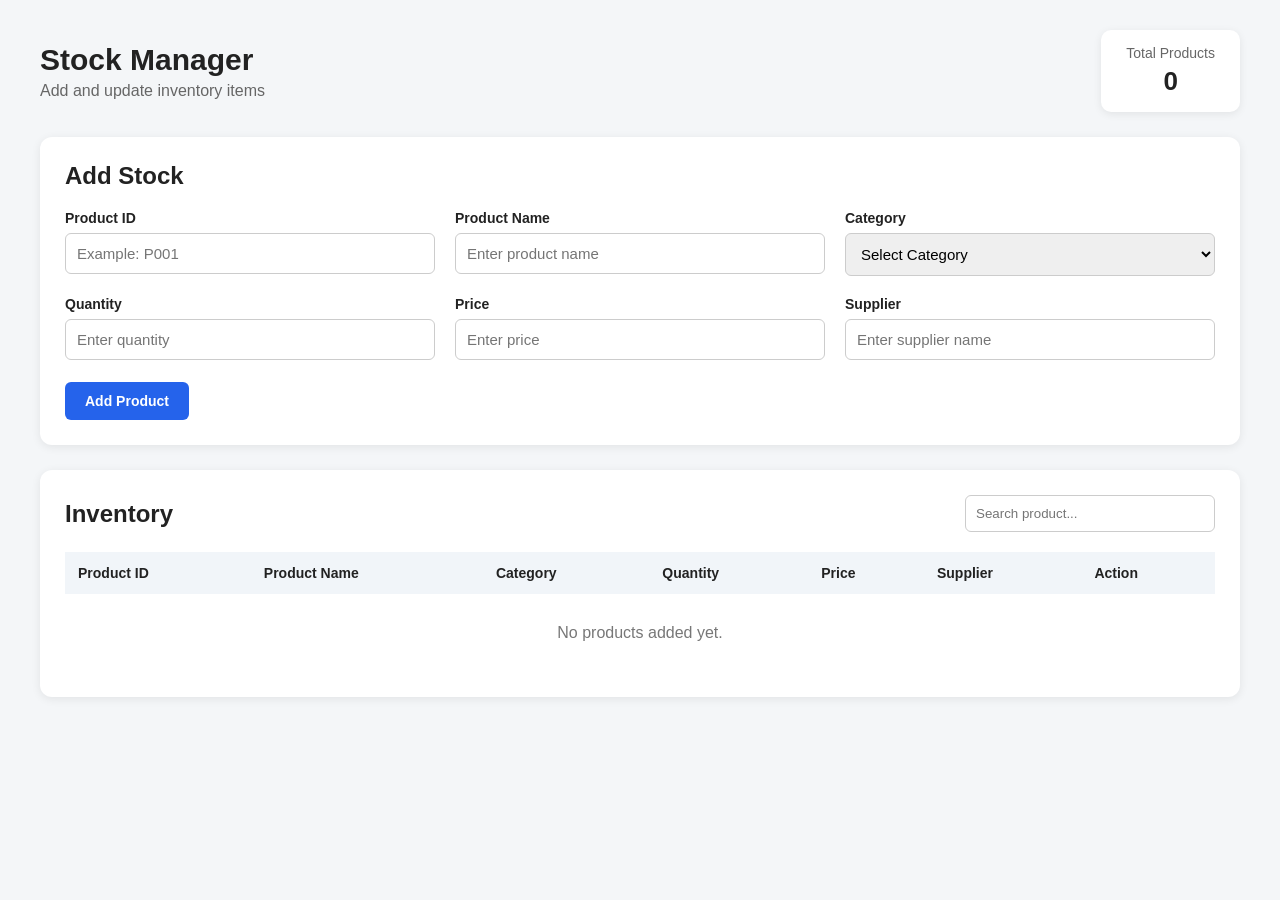
==== index.html @ 05a74d98 "title-change" ====
<!DOCTYPE html>
<html lang="en">
<head>
    <meta charset="UTF-8">
    <meta name="viewport" content="width=device-width, initial-scale=1.0">

    <title>Stock Management</title>

    <link rel="stylesheet" href="style.css">
</head>

<body>

<div class="container">

    <header>
        <div>
            <h1>Stock Manager</h1>
            <p>Add and update inventory items  </p>
        </div>

        <div class="total-box">
            <span>Total Products</span>
            <strong id="totalProducts">0</strong>
        </div>
    </header>


    <!-- ADD STOCK SECTION -->

    <section class="card">

        <h2>Add Stock</h2>

        <form id="stockForm">

            <div class="form-grid">

                <div class="form-group">
                    <label for="productId">Product ID</label>

                    <input
                        type="text"
                        id="productId"
                        placeholder="Example: P001"
                        required
                    >
                </div>


                <div class="form-group">
                    <label for="productName">Product Name</label>

                    <input
                        type="text"
                        id="productName"
                        placeholder="Enter product name"
                        required
                    >
                </div>


                <div class="form-group">
                    <label for="category">Category</label>

                    <select id="category" required>
                        <option value="">Select Category</option>
                        <option value="Electronics">Electronics</option>
                        <option value="Grocery">Grocery</option>
                        <option value="Stationery">Stationery</option>
                        <option value="Clothing">Clothing</option>
                        <option value="Other">Other</option>
                    </select>
                </div>


                <div class="form-group">
                    <label for="quantity">Quantity</label>

                    <input
                        type="number"
                        id="quantity"
                        min="0"
                        placeholder="Enter quantity"
                        required
                    >
                </div>


                <div class="form-group">
                    <label for="price">Price</label>

                    <input
                        type="number"
                        id="price"
                        min="0"
                        step="0.01"
                        placeholder="Enter price"
                        required
                    >
                </div>


                <div class="form-group">
                    <label for="supplier">Supplier</label>

                    <input
                        type="text"
                        id="supplier"
                        placeholder="Enter supplier name"
                        required
                    >
                </div>

            </div>


            <div class="button-area">

                <button type="submit" id="submitButton">
                    Add Product
                </button>

                <button
                    type="button"
                    id="cancelButton"
                    class="cancel-btn hidden"
                >
                    Cancel Update
                </button>

            </div>

        </form>

    </section>


    <!-- INVENTORY SECTION -->

    <section class="card">

        <div class="table-header">

            <h2>Inventory</h2>

            <input
                type="text"
                id="searchInput"
                placeholder="Search product..."
            >

        </div>


        <div class="table-wrapper">

            <table>

                <thead>
                    <tr>
                        <th>Product ID</th>
                        <th>Product Name</th>
                        <th>Category</th>
                        <th>Quantity</th>
                        <th>Price</th>
                        <th>Supplier</th>
                        <th>Action</th>
                    </tr>
                </thead>

                <tbody id="stockTableBody">

                    <!-- Products will appear here -->

                </tbody>

            </table>

        </div>

        <p id="emptyMessage" class="empty-message">
            No products added yet.
        </p>

    </section>

</div>


<script src="script.js"></script>

</body>
</html>
---- style.css ----
* {
    box-sizing: border-box;
    margin: 0;
    padding: 0;
}

body {
    font-family: Arial, Helvetica, sans-serif;
    background-color: #f4f6f8;
    color: #222;
    padding: 30px;
}

.container {
    max-width: 1200px;
    margin: auto;
}


/* HEADER */

header {
    display: flex;
    justify-content: space-between;
    align-items: center;
    margin-bottom: 25px;
}

header h1 {
    font-size: 30px;
    margin-bottom: 5px;
}

header p {
    color: #666;
}

.total-box {
    background-color: #ffffff;
    padding: 15px 25px;
    border-radius: 10px;
    box-shadow: 0 2px 8px rgba(0, 0, 0, 0.08);
    text-align: center;
}

.total-box span {
    display: block;
    color: #666;
    font-size: 14px;
    margin-bottom: 5px;
}

.total-box strong {
    font-size: 26px;
}


/* CARD */

.card {
    background-color: white;
    padding: 25px;
    margin-bottom: 25px;
    border-radius: 12px;
    box-shadow: 0 2px 10px rgba(0, 0, 0, 0.08);
}

.card h2 {
    margin-bottom: 20px;
}


/* FORM */

.form-grid {
    display: grid;
    grid-template-columns: repeat(3, 1fr);
    gap: 20px;
}

.form-group {
    display: flex;
    flex-direction: column;
}

.form-group label {
    margin-bottom: 7px;
    font-weight: bold;
    font-size: 14px;
}

.form-group input,
.form-group select {
    padding: 11px;
    border: 1px solid #ccc;
    border-radius: 6px;
    font-size: 15px;
}

.form-group input:focus,
.form-group select:focus {
    outline: none;
    border-color: #2563eb;
}


/* BUTTONS */

.button-area {
    margin-top: 22px;
}

button {
    border: none;
    padding: 11px 20px;
    border-radius: 6px;
    cursor: pointer;
    font-size: 14px;
    font-weight: bold;
}

#submitButton {
    background-color: #2563eb;
    color: white;
}

#submitButton:hover {
    background-color: #1d4ed8;
}

.cancel-btn {
    background-color: #6b7280;
    color: white;
    margin-left: 10px;
}

.cancel-btn:hover {
    background-color: #4b5563;
}

.update-btn {
    background-color: #f59e0b;
    color: white;
}

.update-btn:hover {
    background-color: #d97706;
}

.hidden {
    display: none;
}


/* TABLE */

.table-header {
    display: flex;
    justify-content: space-between;
    align-items: center;
    margin-bottom: 20px;
}

.table-header h2 {
    margin-bottom: 0;
}

#searchInput {
    padding: 10px;
    width: 250px;
    border: 1px solid #ccc;
    border-radius: 6px;
}

.table-wrapper {
    overflow-x: auto;
}

table {
    width: 100%;
    border-collapse: collapse;
}

th {
    background-color: #f1f5f9;
    text-align: left;
    padding: 13px;
    font-size: 14px;
}

td {
    padding: 13px;
    border-bottom: 1px solid #e5e7eb;
}

tbody tr:hover {
    background-color: #f8fafc;
}

.empty-message {
    text-align: center;
    padding: 30px;
    color: #777;
}


/* RESPONSIVE */

@media (max-width: 850px) {

    .form-grid {
        grid-template-columns: repeat(2, 1fr);
    }

}

@media (max-width: 600px) {

    body {
        padding: 15px;
    }

    header {
        flex-direction: column;
        align-items: flex-start;
        gap: 15px;
    }

    .form-grid {
        grid-template-columns: 1fr;
    }

    .table-header {
        flex-direction: column;
        align-items: flex-start;
        gap: 10px;
    }

    #searchInput {
        width: 100%;
    }
}
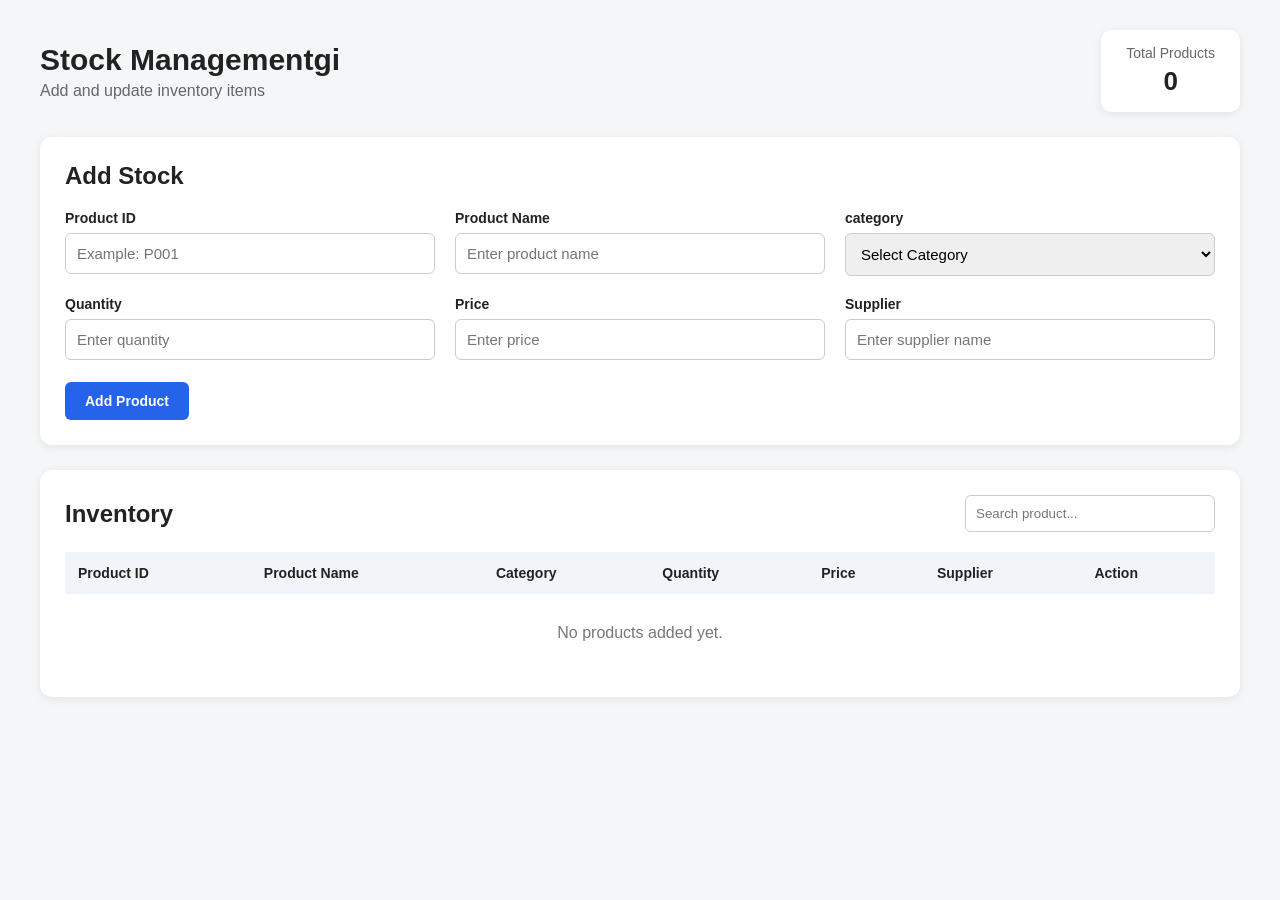
==== commit e8f33c86: "managementgi" ====
--- a/index.html
+++ b/index.html
@@ -15,7 +15,7 @@
 
     <header>
         <div>
-            <h1>Stock Manager</h1>
+            <h1>Stock Managementgi</h1>
             <p>Add and update inventory items  </p>
         </div>
 
@@ -61,7 +61,7 @@
 
 
                 <div class="form-group">
-                    <label for="category">Category</label>
+                    <label for="category">category</label>
 
                     <select id="category" required>
                         <option value="">Select Category</option>
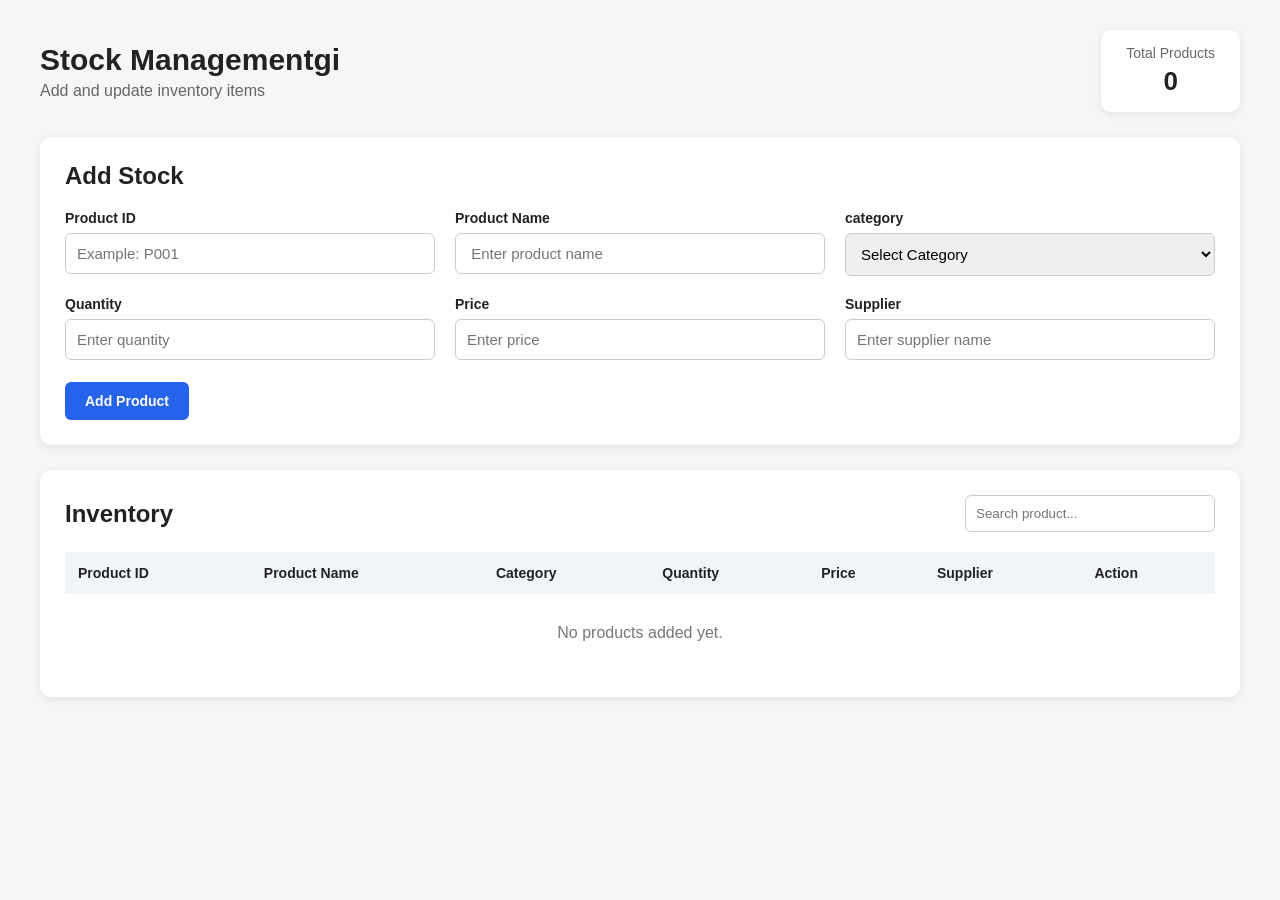
==== commit 9e28c829: "cgange" ====
--- a/index.html
+++ b/index.html
@@ -54,7 +54,7 @@
                     <input
                         type="text"
                         id="productName"
-                        placeholder="Enter product name"
+                        placeholder=" Enter product name"
                         required
                     >
                 </div>
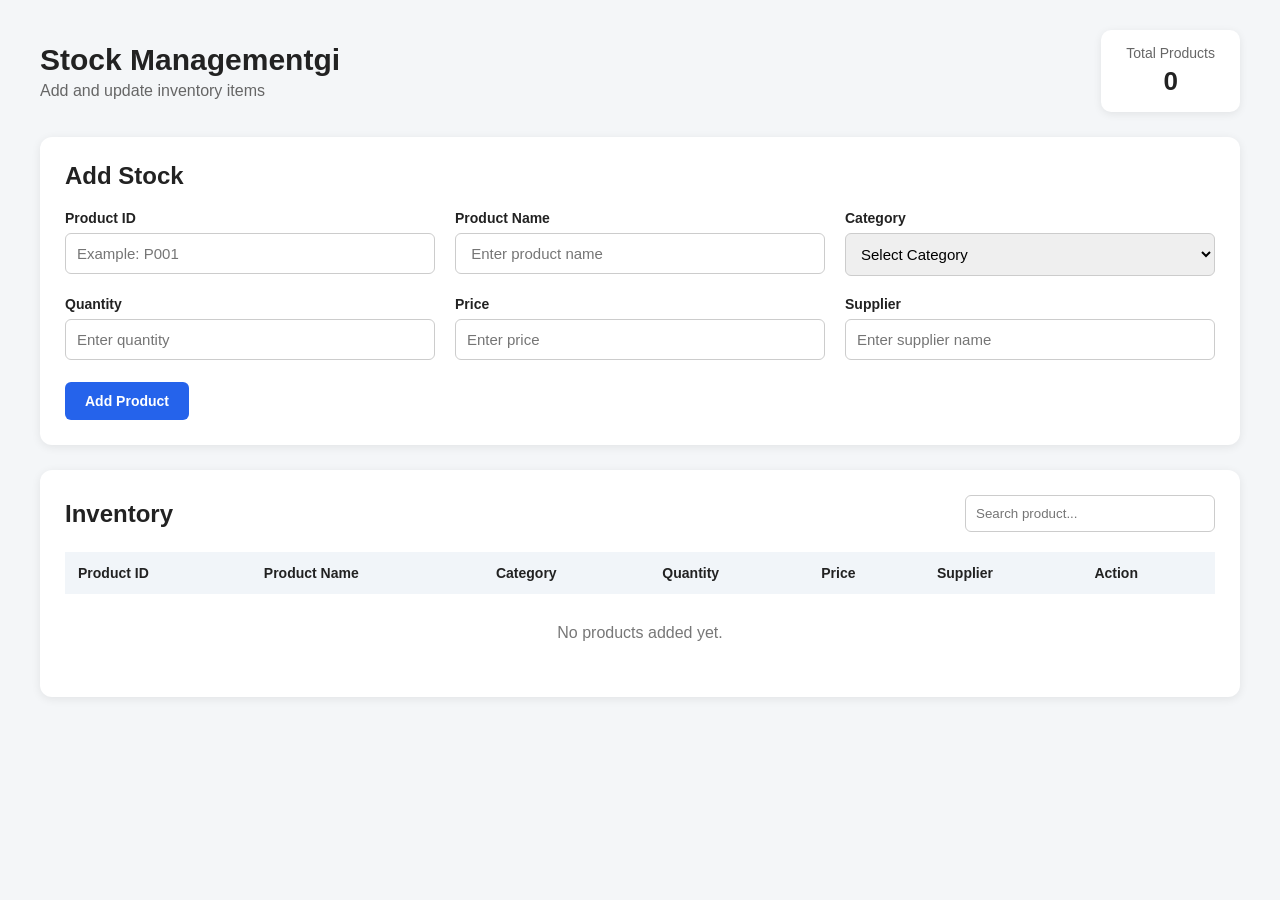
==== commit 97028a00: "check" ====
--- a/index.html
+++ b/index.html
@@ -61,7 +61,7 @@
 
 
                 <div class="form-group">
-                    <label for="category">category</label>
+                    <label for="category">Category</label>
 
                     <select id="category" required>
                         <option value="">Select Category</option>
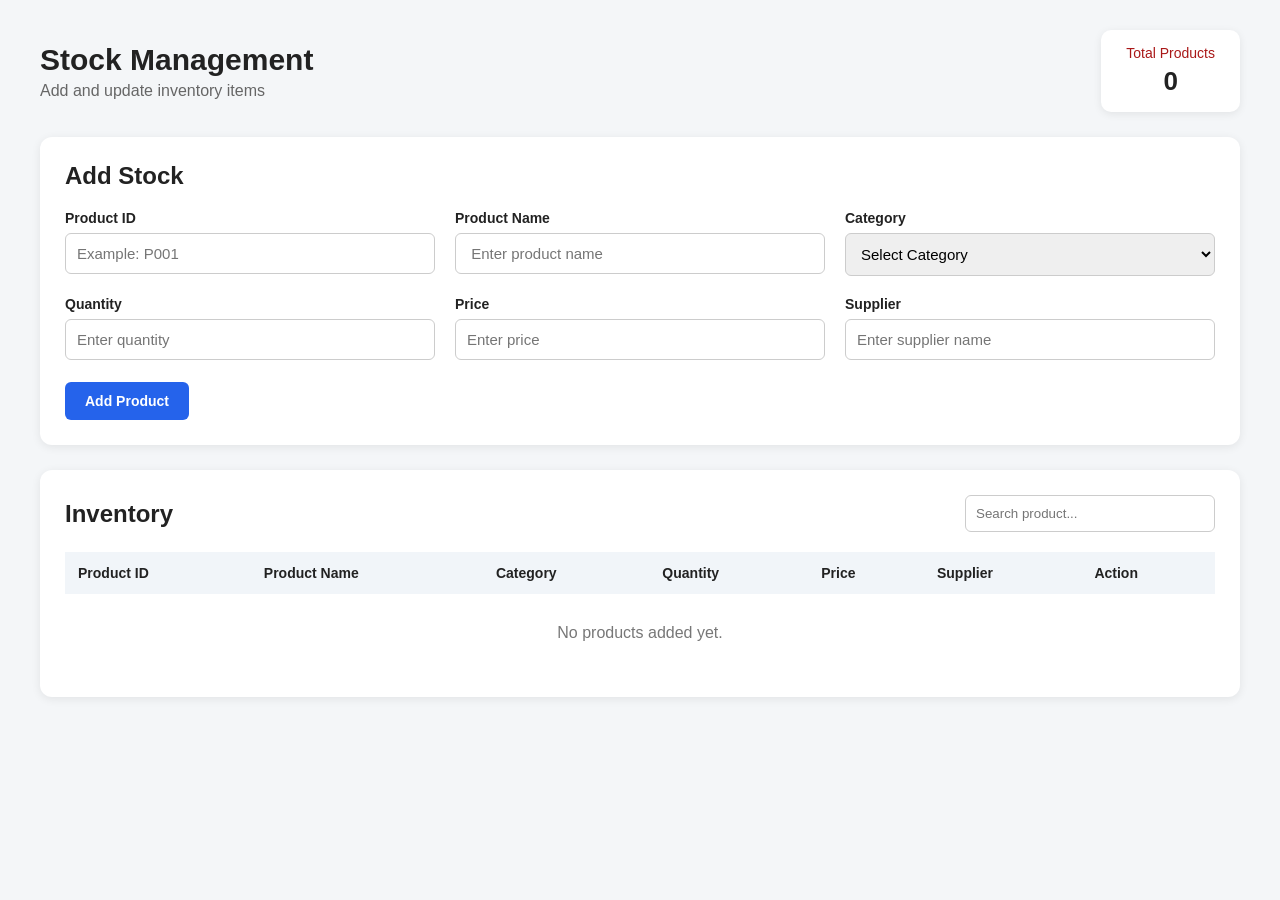
==== commit 28388d94: "push" ====
--- a/index.html
+++ b/index.html
@@ -15,7 +15,7 @@
 
     <header>
         <div>
-            <h1>Stock Managementgi</h1>
+            <h1>Stock Management</h1>
             <p>Add and update inventory items  </p>
         </div>
 
--- a/style.css
+++ b/style.css
@@ -45,14 +45,14 @@
 
 .total-box span {
     display: block;
-    color: #666;
+    color: #a91818;
     font-size: 14px;
     margin-bottom: 5px;
 }
 
 .total-box strong {
     font-size: 26px;
-}
+}   
 
 
 /* CARD */
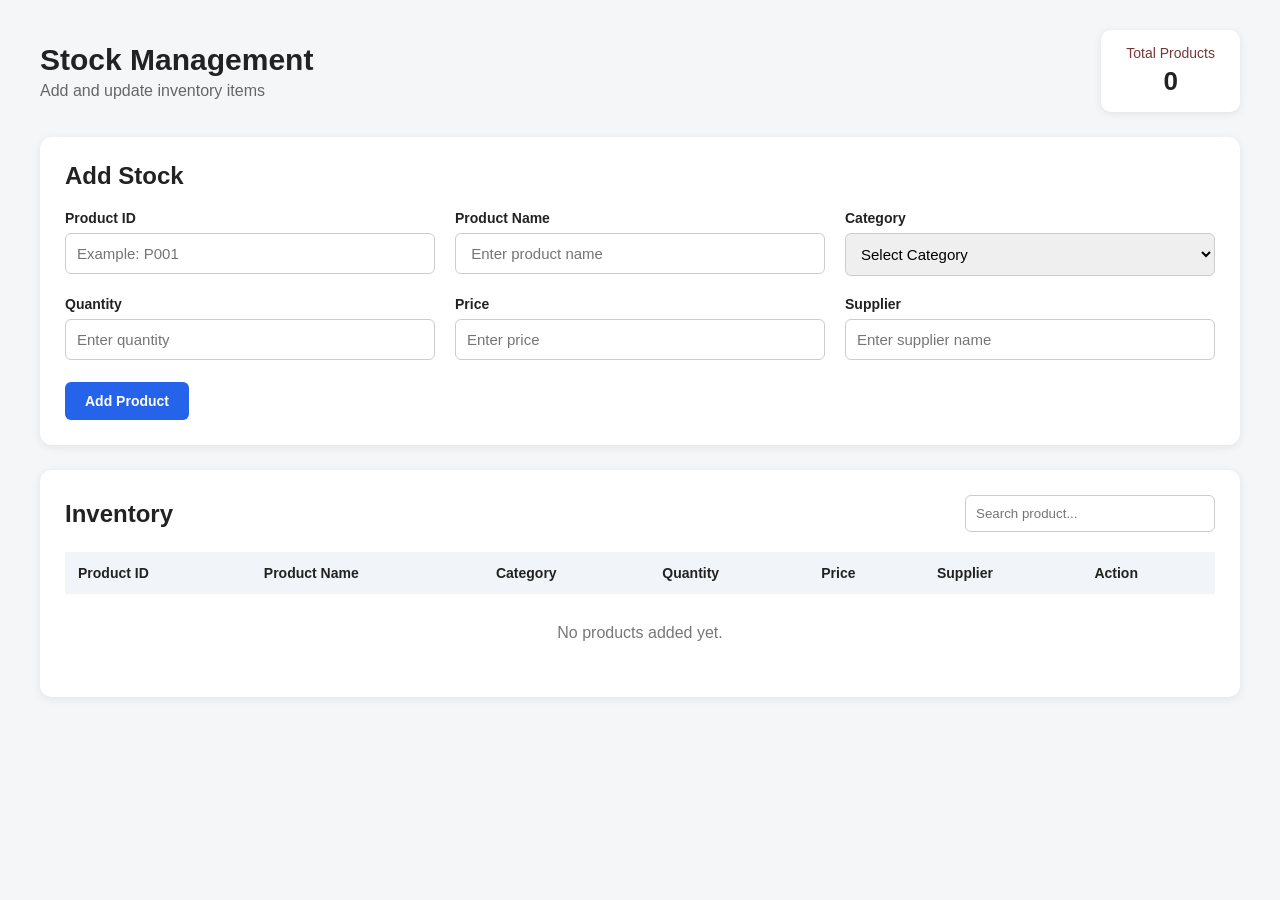
==== commit 4dcad269: "change1" ====
--- a/index.html
+++ b/index.html
@@ -20,7 +20,7 @@
         </div>
 
         <div class="total-box">
-            <span>Total Products</span>
+            <span>Total Products </span>
             <strong id="totalProducts">0</strong>
         </div>
     </header>
--- a/style.css
+++ b/style.css
@@ -45,7 +45,7 @@
 
 .total-box span {
     display: block;
-    color: #a91818;
+    color: #783737;
     font-size: 14px;
     margin-bottom: 5px;
 }
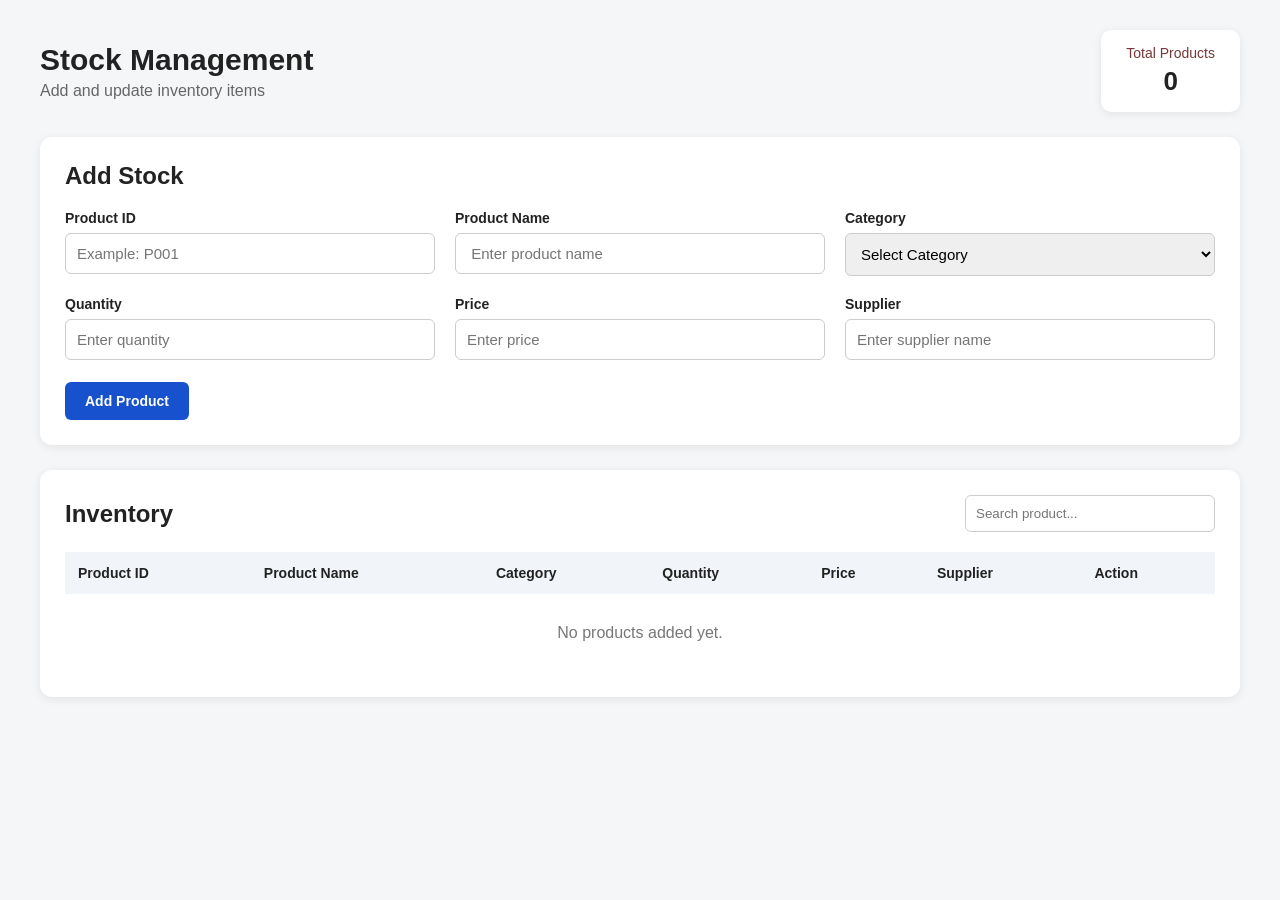
==== commit 24106374: "change2" ====
--- a/index.html
+++ b/index.html
@@ -30,7 +30,7 @@
 
     <section class="card">
 
-        <h2>Add Stock</h2>
+        <h2>Add Stock </h2>
 
         <form id="stockForm">
 
--- a/style.css
+++ b/style.css
@@ -120,7 +120,7 @@
 }
 
 #submitButton {
-    background-color: #2563eb;
+    background-color: #1751cd;
     color: white;
 }
 
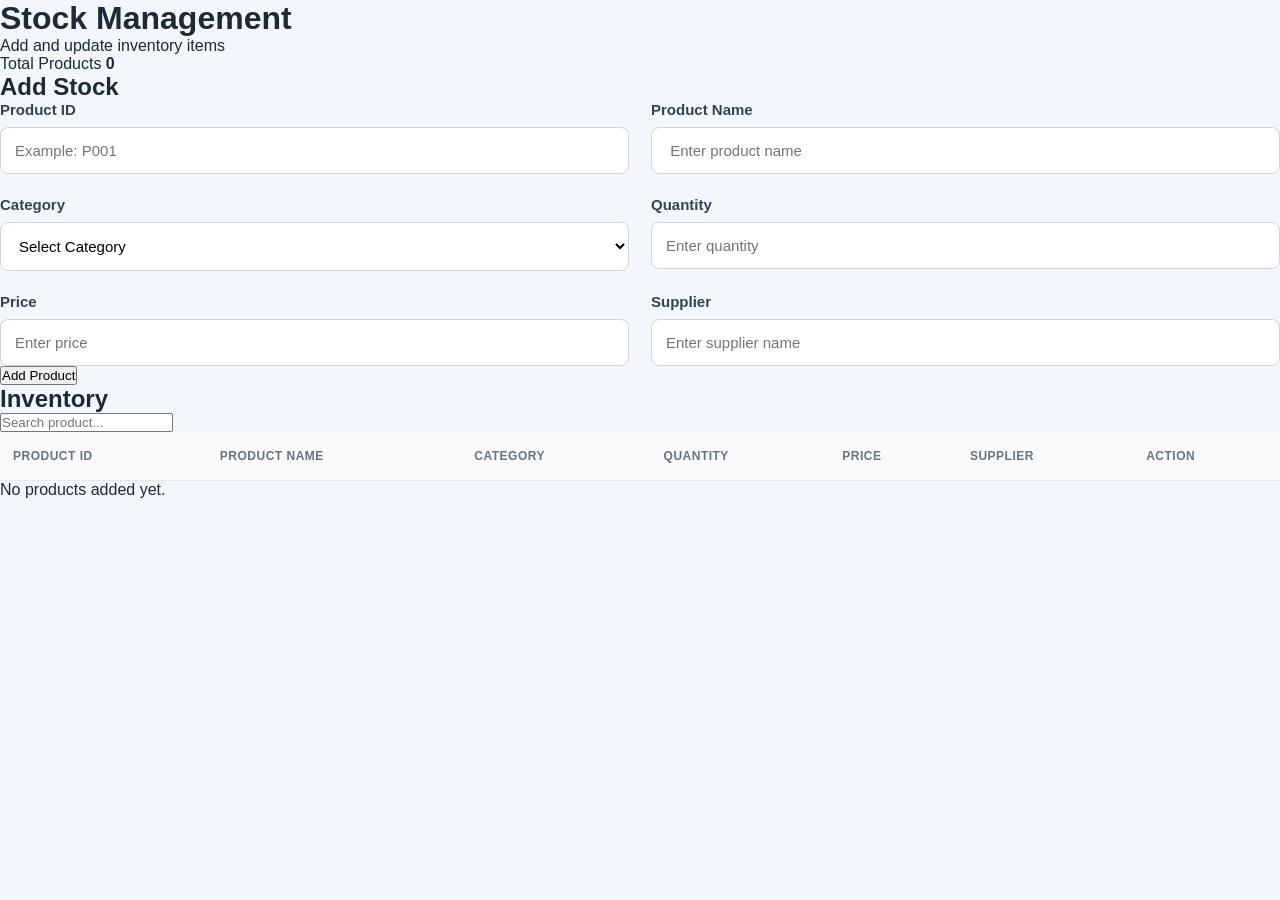
==== commit c6b5c414: "fun" ====
--- a/index.html
+++ b/index.html
@@ -16,7 +16,7 @@
     <header>
         <div>
             <h1>Stock Management</h1>
-            <p>Add and update inventory items  </p>
+            <p>Add and update inventory items </p>
         </div>
 
         <div class="total-box">
--- a/style.css
+++ b/style.css
@@ -1,3 +1,7 @@
+/* ============================
+   GLOBAL
+============================ */
+
 * {
     box-sizing: border-box;
     margin: 0;
@@ -6,171 +10,542 @@
 
 body {
     font-family: Arial, Helvetica, sans-serif;
-    background-color: #f4f6f8;
-    color: #222;
-    padding: 30px;
-}
-
-.container {
-    max-width: 1200px;
-    margin: auto;
-}
-
-
-/* HEADER */
-
-header {
-    display: flex;
+    background: #f3f6fb;
+    color: #1f2937;
+    font-size: 16px;
+}
+
+button,
+input,
+select,
+textarea {
+    font-family: inherit;
+}
+
+.app-container {
+    display: flex;
+    min-height: 100vh;
+}
+
+
+/* ============================
+   SIDEBAR
+============================ */
+
+.sidebar {
+    width: 270px;
+    background: #111827;
+    color: white;
+
+    padding: 30px 20px;
+
+    display: flex;
+    flex-direction: column;
+
+    position: fixed;
+
+    top: 0;
+    bottom: 0;
+    left: 0;
+
+    box-shadow: 5px 0 20px rgba(0, 0, 0, 0.08);
+}
+
+.logo {
+    padding: 0 14px 35px;
+}
+
+.logo h2 {
+    font-size: 29px;
+    letter-spacing: -1px;
+}
+
+.logo p {
+    color: #9ca3af;
+    margin-top: 7px;
+    font-size: 14px;
+}
+
+nav {
+    display: flex;
+    flex-direction: column;
+    gap: 9px;
+}
+
+.nav-link {
+    text-decoration: none;
+
+    color: #d1d5db;
+
+    padding: 15px 17px;
+
+    border-radius: 9px;
+
+    font-size: 16px;
+
+    transition: 0.2s;
+}
+
+.nav-link:hover {
+    background: #1f2937;
+    color: white;
+
+    transform: translateX(3px);
+}
+
+.nav-link.active {
+    background: #2563eb;
+    color: white;
+    font-weight: bold;
+}
+
+.sidebar-bottom {
+    margin-top: auto;
+}
+
+.logout-btn {
+    width: 100%;
+
+    padding: 14px;
+
+    border: 1px solid #374151;
+
+    background: transparent;
+
+    color: white;
+
+    border-radius: 9px;
+
+    cursor: pointer;
+
+    font-size: 15px;
+}
+
+.logout-btn:hover {
+    background: #1f2937;
+}
+
+
+/* ============================
+   MAIN CONTENT
+============================ */
+
+.main-content {
+    margin-left: 270px;
+
+    width: calc(100% - 270px);
+
+    padding: 40px;
+}
+
+
+/* ============================
+   HEADER
+============================ */
+
+.topbar {
+    display: flex;
+
     justify-content: space-between;
+
     align-items: center;
+
+    margin-bottom: 35px;
+}
+
+.topbar h1 {
+    font-size: 36px;
+
+    letter-spacing: -1px;
+
+    color: #111827;
+}
+
+.topbar p {
+    color: #6b7280;
+
+    margin-top: 8px;
+
+    font-size: 16px;
+}
+
+
+/* ============================
+   BUTTONS
+============================ */
+
+.primary-btn {
+    background: #2563eb;
+
+    color: white;
+
+    border: none;
+
+    padding: 13px 22px;
+
+    border-radius: 8px;
+
+    cursor: pointer;
+
+    font-size: 15px;
+
+    font-weight: 600;
+
+    transition: 0.2s;
+}
+
+.primary-btn:hover {
+    background: #1d4ed8;
+
+    transform: translateY(-1px);
+
+    box-shadow: 0 5px 15px rgba(37, 99, 235, 0.25);
+}
+
+.big-btn {
+    padding: 15px 24px;
+
+    font-size: 16px;
+}
+
+.secondary-btn {
+    background: white;
+
+    color: #374151;
+
+    border: 1px solid #d1d5db;
+
+    padding: 12px 20px;
+
+    border-radius: 8px;
+
+    cursor: pointer;
+
+    font-size: 15px;
+
+    font-weight: 600;
+}
+
+.secondary-btn:hover {
+    background: #f3f4f6;
+}
+
+.close-btn {
+    background: transparent;
+
+    border: none;
+
+    font-size: 31px;
+
+    cursor: pointer;
+
+    color: #6b7280;
+}
+
+.close-btn:hover {
+    color: #111827;
+}
+
+
+/* ============================
+   SUMMARY CARDS
+============================ */
+
+.stats-grid {
+    display: grid;
+
+    grid-template-columns: repeat(4, 1fr);
+
+    gap: 22px;
+
+    margin-bottom: 30px;
+}
+
+.stat-card {
+    background: white;
+
+    padding: 26px;
+
+    min-height: 155px;
+
+    border-radius: 14px;
+
+    border: 1px solid #e5e7eb;
+
+    box-shadow: 0 4px 15px rgba(15, 23, 42, 0.04);
+
+    transition: 0.2s;
+}
+
+.stat-card:hover {
+    transform: translateY(-3px);
+
+    box-shadow: 0 10px 25px rgba(15, 23, 42, 0.08);
+}
+
+.stat-label {
+    color: #6b7280;
+
+    font-size: 15px;
+
+    font-weight: 600;
+}
+
+.stat-card h2 {
+    font-size: 32px;
+
+    margin: 15px 0 8px;
+
+    color: #111827;
+}
+
+.stat-card span {
+    color: #6b7280;
+
+    font-size: 14px;
+}
+
+.success-card {
+    border-left: 5px solid #16a34a;
+}
+
+.warning-card {
+    border-left: 5px solid #f59e0b;
+}
+
+
+/* ============================
+   PANELS
+============================ */
+
+.panel {
+    background: white;
+
+    border: 1px solid #e5e7eb;
+
+    border-radius: 14px;
+
+    padding: 28px;
+
+    margin-bottom: 30px;
+
+    box-shadow: 0 4px 15px rgba(15, 23, 42, 0.04);
+}
+
+.section-header {
+    display: flex;
+
+    justify-content: space-between;
+
+    align-items: center;
+
+    gap: 20px;
+
     margin-bottom: 25px;
 }
 
-header h1 {
-    font-size: 30px;
-    margin-bottom: 5px;
-}
-
-header p {
-    color: #666;
-}
-
-.total-box {
-    background-color: #ffffff;
-    padding: 15px 25px;
-    border-radius: 10px;
-    box-shadow: 0 2px 8px rgba(0, 0, 0, 0.08);
-    text-align: center;
-}
-
-.total-box span {
-    display: block;
-    color: #783737;
+.section-header h2 {
+    font-size: 23px;
+
+    color: #111827;
+}
+
+.section-header p {
+    color: #6b7280;
+
     font-size: 14px;
-    margin-bottom: 5px;
-}
-
-.total-box strong {
-    font-size: 26px;
-}   
-
-
-/* CARD */
-
-.card {
-    background-color: white;
-    padding: 25px;
-    margin-bottom: 25px;
-    border-radius: 12px;
-    box-shadow: 0 2px 10px rgba(0, 0, 0, 0.08);
-}
-
-.card h2 {
-    margin-bottom: 20px;
-}
-
-
-/* FORM */
+
+    margin-top: 7px;
+}
+
+
+/* ============================
+   FORM
+============================ */
+
+.purchase-form-section {
+    border-top: 4px solid #2563eb;
+}
+
+.hidden {
+    display: none !important;
+}
+
+.form-title {
+    margin: 30px 0 20px;
+
+    padding-bottom: 12px;
+
+    border-bottom: 1px solid #e5e7eb;
+
+    color: #111827;
+
+    font-size: 19px;
+}
 
 .form-grid {
     display: grid;
-    grid-template-columns: repeat(3, 1fr);
-    gap: 20px;
+
+    grid-template-columns: repeat(2, 1fr);
+
+    gap: 22px;
 }
 
 .form-group {
     display: flex;
+
     flex-direction: column;
+
+    gap: 9px;
 }
 
 .form-group label {
-    margin-bottom: 7px;
-    font-weight: bold;
+    font-size: 15px;
+
+    font-weight: 600;
+
+    color: #374151;
+}
+
+.form-group input,
+.form-group select,
+.form-group textarea {
+    width: 100%;
+
+    padding: 14px;
+
+    border: 1px solid #d1d5db;
+
+    border-radius: 8px;
+
+    font-size: 15px;
+
+    outline: none;
+
+    background: white;
+
+    transition: 0.2s;
+}
+
+.form-group input:focus,
+.form-group select:focus,
+.form-group textarea:focus {
+    border-color: #2563eb;
+
+    box-shadow: 0 0 0 3px rgba(37, 99, 235, 0.1);
+}
+
+.form-group input[readonly] {
+    background: #f3f4f6;
+
+    color: #4b5563;
+
+    font-weight: 600;
+}
+
+textarea {
+    min-height: 110px;
+
+    resize: vertical;
+}
+
+.full-width {
+    grid-column: 1 / -1;
+}
+
+
+/* ============================
+   TOTAL
+============================ */
+
+.purchase-total {
+    width: 420px;
+
+    margin-left: auto;
+
+    margin-top: 35px;
+
+    background: #f8fafc;
+
+    padding: 20px;
+
+    border-radius: 10px;
+
+    border: 1px solid #e5e7eb;
+}
+
+.purchase-total div {
+    display: flex;
+
+    justify-content: space-between;
+
+    padding: 10px 5px;
+
+    font-size: 15px;
+}
+
+.grand-total {
+    border-top: 2px solid #d1d5db;
+
+    margin-top: 8px;
+
+    padding-top: 15px !important;
+
+    font-size: 20px !important;
+
+    color: #111827;
+}
+
+.grand-total strong {
+    color: #2563eb;
+
+    font-size: 23px;
+}
+
+
+/* ============================
+   FORM ACTIONS
+============================ */
+
+.form-actions {
+    display: flex;
+
+    justify-content: flex-end;
+
+    gap: 12px;
+
+    margin-top: 30px;
+}
+
+
+/* ============================
+   SEARCH
+============================ */
+
+.search-box {
+    padding: 13px 15px;
+
+    width: 280px;
+
+    border: 1px solid #d1d5db;
+
+    border-radius: 8px;
+
+    outline: none;
+
     font-size: 14px;
 }
 
-.form-group input,
-.form-group select {
-    padding: 11px;
-    border: 1px solid #ccc;
-    border-radius: 6px;
-    font-size: 15px;
-}
-
-.form-group input:focus,
-.form-group select:focus {
-    outline: none;
+.search-box:focus {
     border-color: #2563eb;
-}
-
-
-/* BUTTONS */
-
-.button-area {
-    margin-top: 22px;
-}
-
-button {
-    border: none;
-    padding: 11px 20px;
-    border-radius: 6px;
-    cursor: pointer;
-    font-size: 14px;
-    font-weight: bold;
-}
-
-#submitButton {
-    background-color: #1751cd;
-    color: white;
-}
-
-#submitButton:hover {
-    background-color: #1d4ed8;
-}
-
-.cancel-btn {
-    background-color: #6b7280;
-    color: white;
-    margin-left: 10px;
-}
-
-.cancel-btn:hover {
-    background-color: #4b5563;
-}
-
-.update-btn {
-    background-color: #f59e0b;
-    color: white;
-}
-
-.update-btn:hover {
-    background-color: #d97706;
-}
-
-.hidden {
-    display: none;
-}
-
-
-/* TABLE */
-
-.table-header {
-    display: flex;
-    justify-content: space-between;
-    align-items: center;
-    margin-bottom: 20px;
-}
-
-.table-header h2 {
-    margin-bottom: 0;
-}
-
-#searchInput {
-    padding: 10px;
-    width: 250px;
-    border: 1px solid #ccc;
-    border-radius: 6px;
-}
+
+    box-shadow: 0 0 0 3px rgba(37, 99, 235, 0.1);
+}
+
+
+/* ============================
+   TABLE
+============================ */
 
 .table-wrapper {
     overflow-x: auto;
@@ -178,65 +553,726 @@
 
 table {
     width: 100%;
+
     border-collapse: collapse;
 }
 
+th,
+td {
+    padding: 17px 13px;
+
+    text-align: left;
+
+    border-bottom: 1px solid #e5e7eb;
+
+    font-size: 14px;
+}
+
 th {
-    background-color: #f1f5f9;
-    text-align: left;
-    padding: 13px;
-    font-size: 14px;
-}
-
-td {
-    padding: 13px;
+    color: #6b7280;
+
+    font-size: 12px;
+
+    text-transform: uppercase;
+
+    letter-spacing: 0.5px;
+
+    background: #f9fafb;
+}
+
+tbody tr:hover {
+    background: #f9fafb;
+}
+
+
+/* ============================
+   STATUS
+============================ */
+
+.status {
+    display: inline-block;
+
+    padding: 7px 11px;
+
+    border-radius: 20px;
+
+    font-size: 12px;
+
+    font-weight: 600;
+}
+
+.completed {
+    background: #dcfce7;
+
+    color: #166534;
+}
+
+.pending {
+    background: #fef3c7;
+
+    color: #92400e;
+}
+
+.partial {
+    background: #dbeafe;
+
+    color: #1e40af;
+}
+
+
+/* ============================
+   INVOICE BUTTON
+============================ */
+
+.invoice-btn {
+    border: none;
+
+    background: #eff6ff;
+
+    color: #2563eb;
+
+    padding: 8px 12px;
+
+    border-radius: 7px;
+
+    font-weight: 600;
+
+    cursor: pointer;
+}
+
+.invoice-btn:hover {
+    background: #dbeafe;
+}
+
+
+/* ============================
+   INVOICE MODAL
+============================ */
+
+.invoice-modal {
+    position: fixed;
+
+    inset: 0;
+
+    background: rgba(15, 23, 42, 0.65);
+
+    z-index: 1000;
+
+    display: flex;
+
+    justify-content: center;
+
+    align-items: center;
+
+    padding: 30px;
+
+    overflow-y: auto;
+}
+
+.invoice-window {
+    width: 900px;
+
+    max-width: 100%;
+
+    background: #f3f4f6;
+
+    border-radius: 14px;
+
+    overflow: hidden;
+
+    box-shadow: 0 20px 60px rgba(0, 0, 0, 0.25);
+}
+
+.invoice-toolbar {
+    display: flex;
+
+    justify-content: space-between;
+
+    align-items: center;
+
+    padding: 18px 25px;
+
+    background: white;
+
     border-bottom: 1px solid #e5e7eb;
 }
 
-tbody tr:hover {
-    background-color: #f8fafc;
-}
-
-.empty-message {
+.invoice-toolbar h2 {
+    font-size: 20px;
+}
+
+
+/* ============================
+   INVOICE
+============================ */
+
+.invoice {
+    background: white;
+
+    margin: 25px;
+
+    padding: 45px;
+
+    min-height: 650px;
+}
+
+.invoice-header {
+    display: flex;
+
+    justify-content: space-between;
+
+    align-items: flex-start;
+}
+
+.invoice-header h1 {
+    color: #2563eb;
+
+    font-size: 32px;
+}
+
+.invoice-header p {
+    margin-top: 5px;
+
+    color: #6b7280;
+}
+
+.invoice-title {
+    text-align: right;
+}
+
+.invoice-title h2 {
+    font-size: 28px;
+
+    letter-spacing: 2px;
+
+    color: #111827;
+}
+
+.invoice-title strong {
+    display: block;
+
+    margin-top: 8px;
+
+    color: #6b7280;
+}
+
+.invoice-divider {
+    height: 3px;
+
+    background: #2563eb;
+
+    margin: 25px 0;
+}
+
+.invoice-info-grid {
+    display: grid;
+
+    grid-template-columns: repeat(2, 1fr);
+
+    gap: 22px;
+
+    background: #f8fafc;
+
+    padding: 20px;
+
+    border-radius: 8px;
+}
+
+.invoice-info-grid div {
+    display: flex;
+
+    flex-direction: column;
+
+    gap: 6px;
+}
+
+.invoice-info-grid span {
+    color: #6b7280;
+
+    font-size: 12px;
+
+    text-transform: uppercase;
+}
+
+.invoice-info-grid strong {
+    font-size: 15px;
+}
+
+.invoice-section-title {
+    margin: 30px 0 15px;
+
+    font-size: 18px;
+}
+
+.invoice-table {
+    border: 1px solid #e5e7eb;
+}
+
+.invoice-table th {
+    background: #111827;
+
+    color: white;
+}
+
+.invoice-table td {
+    padding: 18px 13px;
+}
+
+.invoice-bottom {
+    display: grid;
+
+    grid-template-columns: 1fr 350px;
+
+    gap: 30px;
+
+    margin-top: 30px;
+}
+
+.invoice-extra p {
+    margin-bottom: 12px;
+
+    color: #4b5563;
+}
+
+.invoice-totals {
+    background: #f8fafc;
+
+    padding: 18px;
+
+    border-radius: 8px;
+}
+
+.invoice-totals div {
+    display: flex;
+
+    justify-content: space-between;
+
+    padding: 9px 0;
+}
+
+.invoice-grand-total {
+    border-top: 2px solid #d1d5db;
+
+    margin-top: 7px;
+
+    padding-top: 14px !important;
+
+    font-size: 19px;
+
+    color: #2563eb;
+}
+
+.invoice-footer {
     text-align: center;
-    padding: 30px;
-    color: #777;
-}
-
-
-/* RESPONSIVE */
-
-@media (max-width: 850px) {
-
-    .form-grid {
+
+    border-top: 1px solid #e5e7eb;
+
+    margin-top: 50px;
+
+    padding-top: 20px;
+
+    color: #6b7280;
+
+    font-size: 13px;
+
+    line-height: 1.7;
+}
+
+.invoice-actions {
+    display: flex;
+
+    justify-content: flex-end;
+
+    gap: 12px;
+
+    padding: 20px 25px;
+
+    background: white;
+
+    border-top: 1px solid #e5e7eb;
+}
+
+
+/* ============================
+   RESPONSIVE
+============================ */
+
+@media (max-width: 1100px) {
+
+    .stats-grid {
         grid-template-columns: repeat(2, 1fr);
     }
 
-}
-
-@media (max-width: 600px) {
-
-    body {
-        padding: 15px;
-    }
-
-    header {
+    .invoice-bottom {
+        grid-template-columns: 1fr;
+    }
+}
+
+
+@media (max-width: 750px) {
+
+    .sidebar {
+        display: none;
+    }
+
+    .main-content {
+        margin-left: 0;
+
+        width: 100%;
+
+        padding: 20px;
+    }
+
+    .topbar {
+        align-items: flex-start;
+
         flex-direction: column;
-        align-items: flex-start;
-        gap: 15px;
-    }
-
+
+        gap: 20px;
+    }
+
+    .topbar h1 {
+        font-size: 30px;
+    }
+
+    .stats-grid,
     .form-grid {
         grid-template-columns: 1fr;
     }
 
-    .table-header {
+    .purchase-total {
+        width: 100%;
+    }
+
+    .section-header {
         flex-direction: column;
+
         align-items: flex-start;
-        gap: 10px;
-    }
-
-    #searchInput {
+    }
+
+    .search-box {
         width: 100%;
     }
+
+    .invoice {
+        margin: 10px;
+
+        padding: 25px;
+    }
+
+    .invoice-header {
+        flex-direction: column;
+
+        gap: 20px;
+    }
+
+    .invoice-title {
+        text-align: left;
+    }
+
+    .invoice-info-grid {
+        grid-template-columns: 1fr;
+    }
+}
+
+
+/* ============================
+   PRINT INVOICE
+============================ */
+
+@media print {
+
+    body * {
+        visibility: hidden;
+    }
+
+    #invoiceContent,
+    #invoiceContent * {
+        visibility: visible;
+    }
+
+    #invoiceContent {
+        position: absolute;
+
+        left: 0;
+
+        top: 0;
+
+        width: 100%;
+
+        margin: 0;
+
+        padding: 30px;
+    }
+
+}/* ==========================================
+   DASHBOARD
+========================================== */
+
+.user-profile {
+    display: flex;
+    align-items: center;
+    gap: 12px;
+
+    background: white;
+
+    padding: 10px 16px;
+
+    border: 1px solid #e5e7eb;
+
+    border-radius: 12px;
+}
+
+.user-profile strong {
+    font-size: 15px;
+}
+
+.user-profile p {
+    font-size: 12px;
+    margin-top: 3px;
+}
+
+
+.avatar {
+    width: 45px;
+    height: 45px;
+
+    border-radius: 50%;
+
+    background: #2563eb;
+    color: white;
+
+    display: flex;
+
+    align-items: center;
+    justify-content: center;
+
+    font-size: 18px;
+    font-weight: bold;
+}
+
+
+/* QUICK ACTIONS */
+
+.quick-actions {
+    display: grid;
+
+    grid-template-columns: repeat(3, 1fr);
+
+    gap: 18px;
+}
+
+
+.action-card {
+    display: flex;
+
+    align-items: center;
+
+    gap: 15px;
+
+    padding: 22px;
+
+    border: 1px solid #e5e7eb;
+
+    border-radius: 12px;
+
+    text-decoration: none;
+
+    color: #111827;
+
+    background: #f9fafb;
+
+    transition: 0.2s;
+}
+
+
+.action-card:hover {
+    border-color: #2563eb;
+
+    background: #eff6ff;
+
+    transform: translateY(-2px);
+}
+
+
+.action-icon {
+    width: 45px;
+    height: 45px;
+
+    border-radius: 10px;
+
+    background: #dbeafe;
+
+    color: #2563eb;
+
+    display: flex;
+
+    align-items: center;
+    justify-content: center;
+
+    font-size: 23px;
+
+    font-weight: bold;
+}
+
+
+.action-card div:last-child {
+    display: flex;
+
+    flex-direction: column;
+
+    gap: 5px;
+}
+
+
+.action-card strong {
+    font-size: 16px;
+}
+
+
+.action-card span {
+    color: #6b7280;
+
+    font-size: 13px;
+}
+
+
+/* TWO COLUMN DASHBOARD */
+
+.dashboard-grid {
+    display: grid;
+
+    grid-template-columns: 2fr 1fr;
+
+    gap: 25px;
+}
+
+
+/* LOW STOCK */
+
+.stock-alert {
+    display: flex;
+
+    justify-content: space-between;
+
+    align-items: center;
+
+    padding: 18px 5px;
+
+    border-bottom: 1px solid #e5e7eb;
+}
+
+
+.stock-alert:last-child {
+    border-bottom: none;
+}
+
+
+.stock-alert strong {
+    font-size: 15px;
+}
+
+
+.stock-alert p {
+    color: #6b7280;
+
+    font-size: 13px;
+
+    margin-top: 5px;
+}
+
+
+.stock-alert span {
+    background: #fee2e2;
+
+    color: #dc2626;
+
+    padding: 7px 10px;
+
+    border-radius: 20px;
+
+    font-size: 12px;
+
+    font-weight: bold;
+}
+
+
+/* CATEGORY */
+
+.category-grid {
+    display: grid;
+
+    grid-template-columns: repeat(4, 1fr);
+
+    gap: 18px;
+}
+
+
+.category-card {
+    background: #f8fafc;
+
+    border: 1px solid #e5e7eb;
+
+    border-radius: 12px;
+
+    padding: 22px;
+}
+
+
+.category-card strong {
+    font-size: 15px;
+
+    color: #374151;
+}
+
+
+.category-card h3 {
+    font-size: 27px;
+
+    margin: 14px 0 7px;
+
+    color: #111827;
+}
+
+
+.category-card p {
+    color: #6b7280;
+
+    font-size: 13px;
+}
+
+
+.section-header a {
+    text-decoration: none;
+
+    color: #2563eb;
+
+    font-weight: 600;
+
+    font-size: 14px;
+}
+
+
+/* DASHBOARD RESPONSIVE */
+
+@media (max-width: 1100px) {
+
+    .dashboard-grid {
+        grid-template-columns: 1fr;
+    }
+
+    .category-grid {
+        grid-template-columns: repeat(2, 1fr);
+    }
+
+}
+
+
+@media (max-width: 750px) {
+
+    .quick-actions,
+    .category-grid {
+        grid-template-columns: 1fr;
+    }
+
 }
